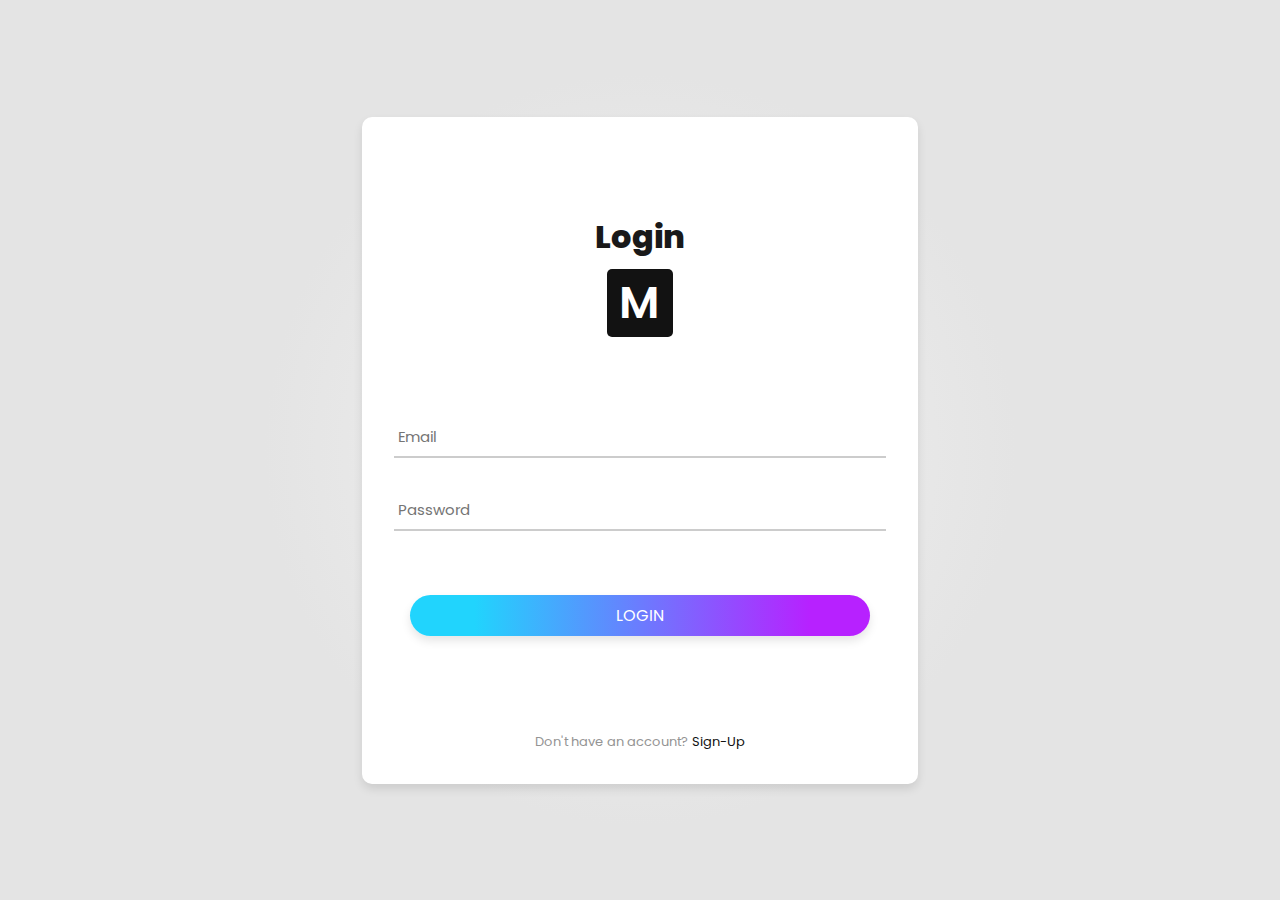
==== sites/log-in.html @ 13245813 "firs try" ====
<!DOCTYPE html>
<html lang="en">
<head>
    <meta charset="UTF-8">
    <meta name="viewport" content="width=device-width, initial-scale=1.0">
    <link rel="stylesheet" href="https://cdn.jsdelivr.net/npm/bootstrap-icons@1.11.3/font/bootstrap-icons.min.css">
    <link rel="stylesheet" href="../css/style.css">
    <title>Document</title>
</head>
<body>
    <main class="flex-center">
        <div class="welcome column-center">
            <div class="welcome-wrapper column-center gap-2">
                <div class="title column-center gap-05">
                    <h1 class="color-text">Login</h1>
                    <span class="martin">M</span>
                </div>
                <div class="login-form column-center gap-1">
                    <form class="form-login column-center gap-2">
                        <div><input type="email" class="email" id="email" placeholder="Email" size="35"></div>
                        <div><input type="password" class="password" id="password" placeholder="Password" size="35"></div>
                    </form>
                </div>
                <div class="login-button content-center">
                    <div class="option login-option" id="login"><button id="login-button">LOGIN</button></div>
                </div>
                <div class="have-account column-center gap-05 color-text">
                    <p  class="dont">Don't have an account? <a href="sign-up.html">Sign-Up</a></p>
                    </div>
                </div>
            </div>
        </div>
    </main>



    <script src="../js/log-in.js"></script>
</body>
</html>
---- css/style.css ----
@import url('https://fonts.googleapis.com/css2?family=Poppins:ital,wght@0,100;0,200;0,300;0,400;0,500;0,600;0,700;0,800;0,900;1,100;1,200;1,300;1,400;1,500;1,600;1,700;1,800;1,900&display=swap');

*{
    margin: 0;
    padding: 0;
    box-sizing: border-box;
    font-family: 'Poppins';
}


.flex-center{
    display: flex;
    justify-content: center;
    align-items: center;
}

.column-center{
    display: flex;
    flex-direction: column;
    justify-content: center;
    align-items: center;
}

.gap-2{
    gap: 2rem;
}

.gap-1{
    gap: 1rem;
}

.gap-05{
    gap: .5rem;
}

.color-text{
    color: #191919;
}

main{
    background: rgb(242,242,242);
    background: radial-gradient(circle, rgba(242,242,242,1) 0%, rgba(228,228,228,1) 48%);
    background-position: center;
    min-height: 100vh;
}

.title img{
    max-width: 70px;
    
}

.welcome{
    max-width: 100%;
}

.welcome-wrapper{
    background-color: #FFF;
    padding: 2rem 2rem;
    border-radius: 10px;
    box-shadow: 0 5px 10px 0 rgba(0,0,0,.1);
    -moz-box-shadow: 0 5px 10px 0 rgba(0, 0, 0, .1);
    -webkit-box-shadow: 0 5px 10px 0 rgba(0,0,0,.1);
    -o-box-shadow: 0 5px 10px 0 rgba(0, 0, 0, .1);
    -ms-box-shadow: 0 5px 10px 0 rgba(0, 0, 0, .1);
    max-width: 100%;
}

.title h1{
    margin-top: 4rem;
    font-weight: 800;
}

.selector h2{
    font-weight: 400;
    font-size: 18px;
    margin-bottom: 1rem;
}

.selector{
    margin-top: 2rem;
}

.option {
    background: rgb(33,212,253);
background: -moz-linear-gradient(90deg, rgba(33,212,253,1) 14%, rgba(183,33,255,1) 87%);
background: -webkit-linear-gradient(90deg, rgba(33,212,253,1) 14%, rgba(183,33,255,1) 87%);
background: linear-gradient(90deg, rgba(33,212,253,1) 14%, rgba(183,33,255,1) 87%);
    color: white;
    padding: .5rem 6rem;
    border-radius: 25px;
    width: 100%;
    font-weight: 500;
    display: flex;
    justify-content: center;
    transition: all 0.4s ease-in;
    box-shadow: 0 5px 10px 0 rgba(0,0,0,.1);
    -moz-box-shadow: 0 5px 10px 0 rgba(0, 0, 0, .1);
    -webkit-box-shadow: 0 5px 10px 0 rgba(0,0,0,.1);
    -o-box-shadow: 0 5px 10px 0 rgba(0, 0, 0, .1);
    -ms-box-shadow: 0 5px 10px 0 rgba(0, 0, 0, .1);
    margin-inline: 1rem;
}



.option a{
    text-align: center;
    color: #FFF;
    font-size: 16px;
    width: 100%;
    text-decoration: none;
    font-weight: 400;
}

.option, button:hover{
    cursor: pointer;
}


.social-media h3{
    font-weight: 400;
}

.icons{
    font-size: 26px
}

.social-media{
    margin-top: 5rem;
}

.martin{
    background: #121212;
    color:#FFF;
    font-size: 45px;
    font-weight: 600;
    padding: 0rem .8rem;
    border-radius: 5px;
}


/*------------------------------------*/


.login-form{
    margin-top: 3rem;
    margin-bottom: 2rem;
}

.form-login{
    max-width: 100%;
}

.form-login input{
    position: relative;
    border-style: none;
    font-size: 15px;
    border-bottom: solid 2px #CCC;
    padding-bottom: .5rem;
    padding-top: .5rem;;
    padding-left: .3rem;
}


.login-button{
    display: flex;
    justify-content: center;
    align-items: center;
    width: 100%;
}

.login-button button{
    background-color: transparent;
    border-style: none;
    text-align: center;
    color: #FFF;
    font-size: 16px;
    width: 100%;
    text-decoration: none;
    font-weight: 400;
}

.show-pass{
    cursor: pointer;
}


.dont{
    color: #949494;
    font-size: 13px;
}

.dont a{
    color: #121212;
    text-decoration: none;
}

.login-option{
    margin-bottom: 4rem;
}
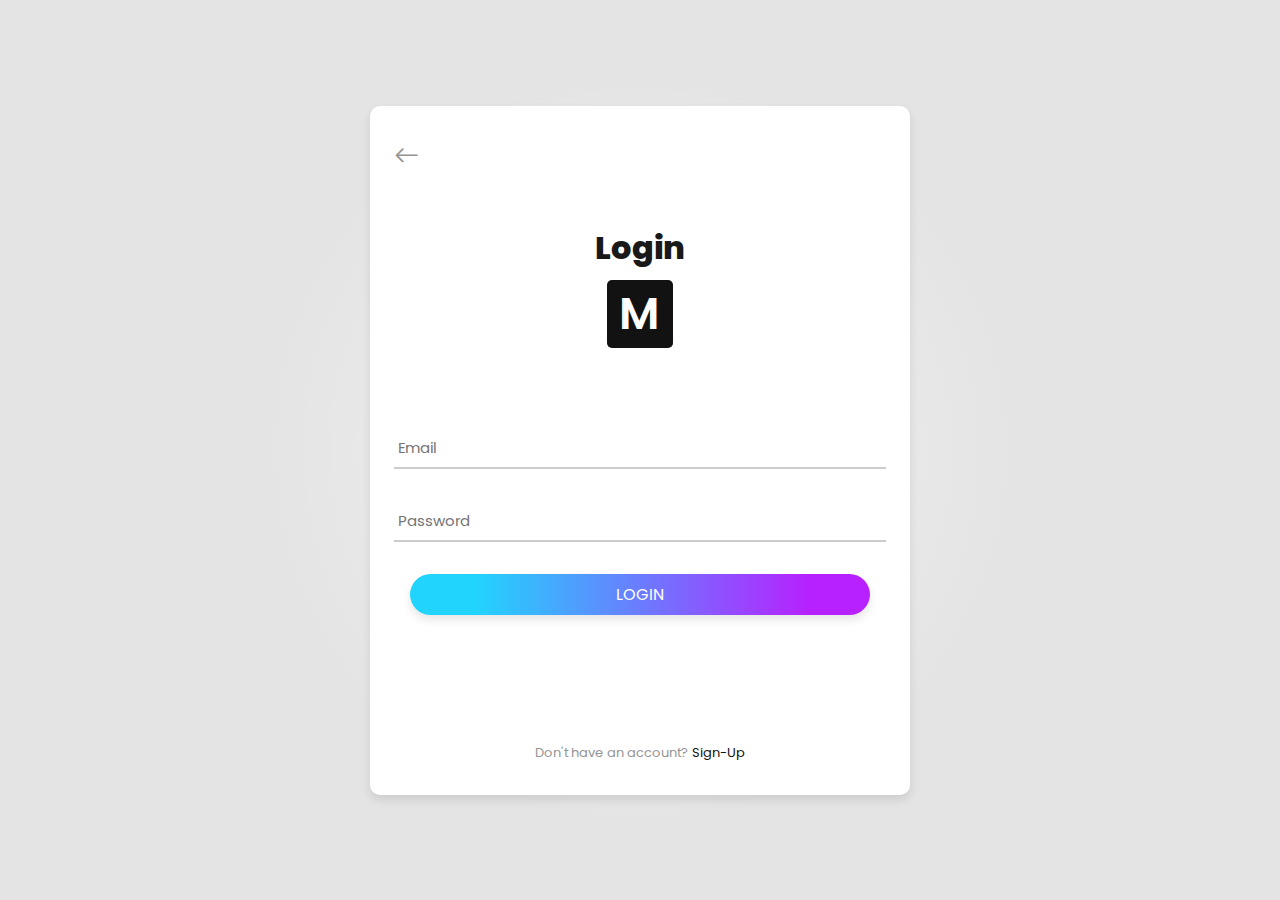
==== commit 1d7bd82d: "Primera Entrega" ====
--- a/sites/log-in.html
+++ b/sites/log-in.html
@@ -11,19 +11,21 @@
     <main class="flex-center">
         <div class="welcome column-center">
             <div class="welcome-wrapper column-center gap-2">
+                <div class="back"><a href="../index.html"><i class="bi bi-arrow-left"></i></a></div>
                 <div class="title column-center gap-05">
                     <h1 class="color-text">Login</h1>
                     <span class="martin">M</span>
                 </div>
                 <div class="login-form column-center gap-1">
                     <form class="form-login column-center gap-2">
-                        <div><input type="email" class="email" id="email" placeholder="Email" size="35"></div>
-                        <div><input type="password" class="password" id="password" placeholder="Password" size="35"></div>
+                        <div class="input-wrapper"><input type="email" class="email" id="email" placeholder="Email" size="35" required></div>
+                        <div class="input-wrapper"><input type="password" class="password" id="password" placeholder="Password" size="35" required></div>
+                        <div class="login-button content-center">
+                            <div class="option login-option" id="login"><button type="submit" id="login-button">LOGIN</button></div>
+                        </div>
                     </form>
                 </div>
-                <div class="login-button content-center">
-                    <div class="option login-option" id="login"><button id="login-button">LOGIN</button></div>
-                </div>
+                
                 <div class="have-account column-center gap-05 color-text">
                     <p  class="dont">Don't have an account? <a href="sign-up.html">Sign-Up</a></p>
                     </div>
--- a/css/style.css
+++ b/css/style.css
@@ -21,6 +21,11 @@
     align-items: center;
 }
 
+a{
+    text-decoration: none;
+    
+}
+
 .gap-2{
     gap: 2rem;
 }
@@ -51,11 +56,22 @@
 
 .welcome{
     max-width: 100%;
-}
-
+    padding: 1rem;
+}
+.back{
+    display: flex;
+    justify-content: flex-start;
+    align-items: flex-start;
+    width: 100%;
+    font-size: 25px;
+}
+.back a{
+    text-decoration: none;
+    color:#949494;
+}
 .welcome-wrapper{
     background-color: #FFF;
-    padding: 2rem 2rem;
+    padding: 2rem 1.5rem;
     border-radius: 10px;
     box-shadow: 0 5px 10px 0 rgba(0,0,0,.1);
     -moz-box-shadow: 0 5px 10px 0 rgba(0, 0, 0, .1);
@@ -65,10 +81,14 @@
     max-width: 100%;
 }
 
+
+
 .title h1{
-    margin-top: 4rem;
+    margin-top: 1rem;
     font-weight: 800;
 }
+
+
 
 .selector h2{
     font-weight: 400;
@@ -107,8 +127,11 @@
     text-align: center;
     color: #FFF;
     font-size: 16px;
-    width: 100%;
-    text-decoration: none;
+    text-decoration: none;
+    
+}
+
+.option{
     font-weight: 400;
 }
 
@@ -145,9 +168,14 @@
 .login-form{
     margin-top: 3rem;
     margin-bottom: 2rem;
+    max-width: 100%;
 }
 
 .form-login{
+    max-width: 100%;
+}
+
+.input-wrapper{
     max-width: 100%;
 }
 
@@ -159,6 +187,7 @@
     padding-bottom: .5rem;
     padding-top: .5rem;;
     padding-left: .3rem;
+    max-width: 100%;
 }
 
 
@@ -178,6 +207,8 @@
     width: 100%;
     text-decoration: none;
     font-weight: 400;
+    display: flex;
+    justify-content: center;
 }
 
 .show-pass{
@@ -188,6 +219,7 @@
 .dont{
     color: #949494;
     font-size: 13px;
+    text-align: center;
 }
 
 .dont a{
@@ -197,4 +229,10 @@
 
 .login-option{
     margin-bottom: 4rem;
-}+}
+
+.title-index{
+    display: flex;
+    margin-top: 6rem !important;
+}
+
